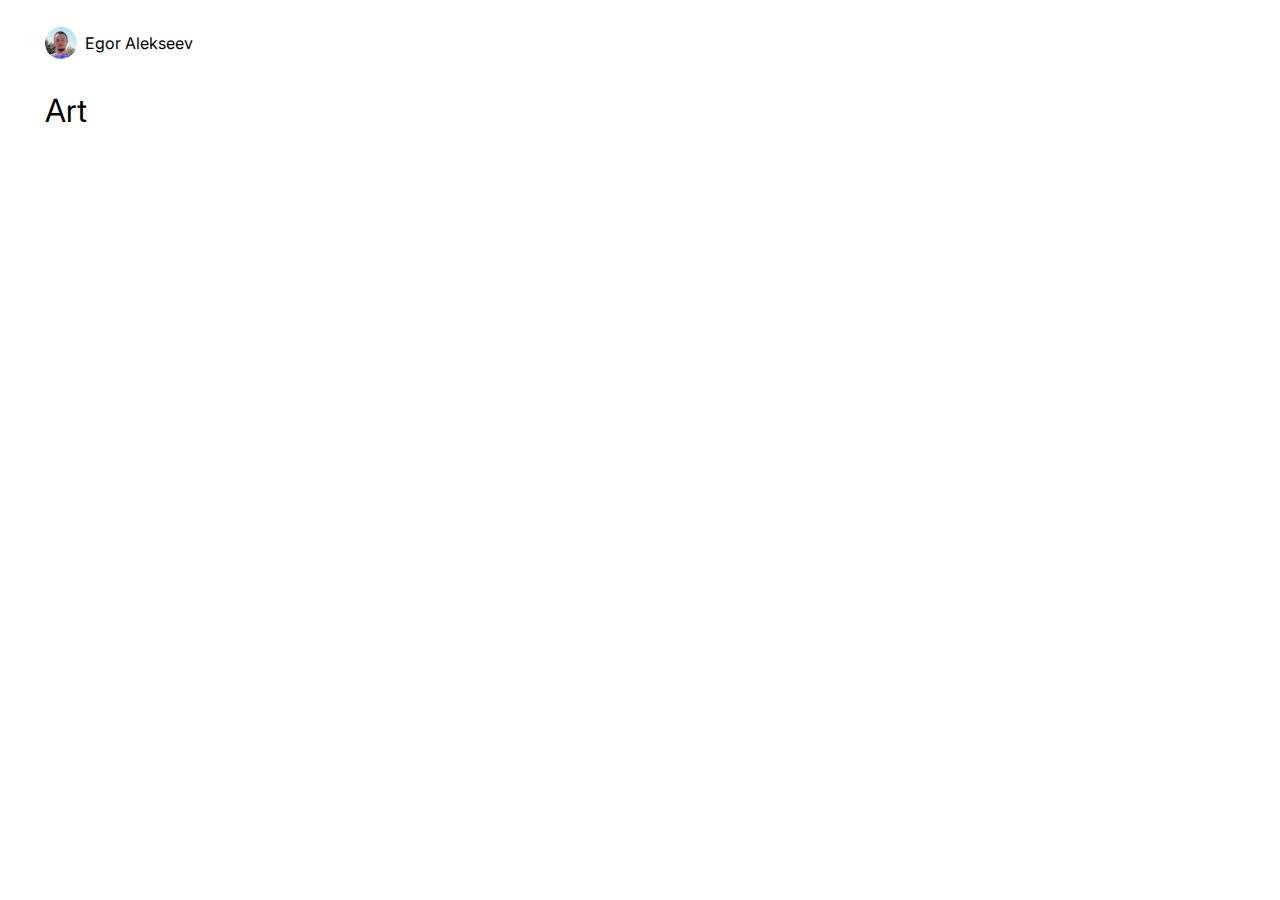
==== art.html @ 51e6f0c7 "fix some bugs" ====
<!DOCTYPE html>
<html lang="en">
<head>
    <meta charset="UTF-8">
    <title>Egor Alekseev</title>
    <link rel="icon" type="image/x-icon" href="/images/thinking.ico">
    <meta name="viewport" content="width=device-width, initial-scale=1.0">
    <link href="https://fonts.googleapis.com/css2?family=Inter:wght@400;500;600&display=swap" rel="stylesheet">
    <link rel="stylesheet" href="lib/simpleLightbox.css">
    <link rel="stylesheet" href="mystyle.css">
    <script src="lib/simpleLightbox.js"></script>
</head>
<body>
<a class="homelink" href="index.html"><span class="avatar small"></span>Egor Alekseev</a>
<h2>Art</h2>


</body>
</html>
---- lib/simpleLightbox.css ----
.slbOverlay, .slbWrapOuter, .slbWrap {
    position: fixed;
    top: 0;
    right: 0;
    bottom: 0;
    left: 0;
}

.slbOverlay {
    overflow: hidden;
    z-index: 2000;
    background-color: #000;
    opacity: 0.7;
    -webkit-animation: slbOverlay 0.25s;
    -moz-animation: slbOverlay 0.25s;
    animation: slbOverlay 0.25s;
}

.slbWrapOuter {
    overflow-x: hidden;
    overflow-y: auto;
    z-index: 2010;
}

.slbWrap {
    position: absolute;
    text-align: center;
}

.slbWrap:before {
    content: "";
    display: inline-block;
    height: 100%;
    vertical-align: middle;
}

.slbContentOuter {
    position: relative;
    display: inline-block;
    vertical-align: middle;
    margin: 0px auto;
    padding: 0 1em;
    box-sizing: border-box;
    z-index: 2020;
    text-align: left;
    max-width: 100%;
}

.slbContentEl .slbContentOuter {
    padding: 5em 1em;
}

.slbContent {
    position: relative;
}

.slbContentEl .slbContent {
    /*-webkit-animation: slbEnter 0.3s;*/
    /*-moz-animation: slbEnter 0.3s;*/
    /*animation: slbEnter 0.3s;*/
    background-color: #fff;
    /*box-shadow: 0 0.2em 1em rgba(0, 0, 0, 0.4);*/
}

.slbImageWrap {
    /*-webkit-animation: slbEnter 0.3s;*/
    /*-moz-animation: slbEnter 0.3s;*/
    /*animation: slbEnter 0.3s;*/
    position: relative;
}

.slbImageWrap:after {
    content: "";
    position: absolute;
    left: 0;
    right: 0;
    top: 5em;
    bottom: 5em;
    display: block;
    z-index: -1;
    box-shadow: 0 0.2em 10em rgba(0, 0, 0, 0.6);
    background-color: #FFF;
}

.slbDirectionNext .slbImageWrap {
    /*-webkit-animation: slbEnterNext 0.4s;*/
    /*-moz-animation: slbEnterNext 0.4s;*/
    /*animation: slbEnterNext 0.4s;*/
}

.slbDirectionPrev .slbImageWrap {
    /*-webkit-animation: slbEnterPrev 0.4s;*/
    /*-moz-animation: slbEnterPrev 0.4s;*/
    /*animation: slbEnterPrev 0.4s;*/
}

.slbImage {
    width: auto;
    max-width: 100%;
    height: auto;
    display: block;
    line-height: 0;
    box-sizing: border-box;
    padding: 0;
    margin: 0 auto;
}

.slbCaption {
    display: inline-block;
    max-width: 100%;
    overflow: hidden;
    text-overflow: ellipsis;
    white-space: nowrap;
    word-wrap: normal;
    font-size: 1.2rem;
    position: absolute;
    font-weight: 200;
    left: 0;
    right: 0;
    bottom: 1rem;
    color: rgba(255, 255, 255, 0.8);
    text-align: center;
}

.slbCaption::-moz-selection {
    color: black;
}

.slbCaption::selection {
    color: black;
}

.slbCloseBtn, .slbArrow {
    margin: 0;
    padding: 0;
    border: 0;
    cursor: pointer;
    background: none;
}

.slbCloseBtn::-moz-focus-inner, .slbArrow::-moz-focus-inner {
    padding: 0;
    border: 0;
}

.slbCloseBtn:hover, .slbArrow:hover {
    opacity: 0.5;
}

.slbCloseBtn:active, .slbArrow:active {
    opacity: 0.8;
}

.slbCloseBtn {
    width: 4rem;
    height: 4rem;
    position: absolute;
    right: 1vh;
    top: 1vh;
    background-image: url(../images/icons/white/close.svg);
    background-repeat: no-repeat;
    background-size: 40%;
    background-position: center;
    opacity: 0.75;
}

.slbLoading .slbCloseBtn {
    display: none;
}

.slbLoadingText {
    font-size: 1.4em;
    color: #fff;
    color: rgba(255, 255, 255, 0.9);
}

.slbArrows {
    position: fixed;
    top: 50%;
    left: 0;
    right: 0;
}

.slbLoading .slbArrows {
    display: none;
}

.slbArrow {
    position: absolute;
    top: 50%;
    margin-top: -5em;
    width: 5em;
    height: 10em;
    opacity: 0.75;
    overflow: hidden;
    background-repeat: no-repeat;
    background-size: 40%;
    background-position: center;
    color: transparent;
}

.slbArrow.next {
    right: 1vh;
    background-image: url("../images/icons/white/arrow-right.svg");
}

.slbArrow.prev {
    left: 1vh;
    background-image: url("../images/icons/white/arrow-left.svg");
}

.slbIframeCont {
    width: 80em;
    height: 0;
    overflow: hidden;
    padding-top: 56.25%;
    margin: 5em 0;
}

.slbIframe {
    position: absolute;
    top: 0;
    left: 0;
    width: 100%;
    height: 100%;
    box-shadow: 0 0.2em 1em rgba(0, 0, 0, 0.6);
    background: #000;
}

@-webkit-keyframes slbOverlay {
    from {
        opacity: 0;
    }
    to {
        opacity: 0.7;
    }
}

@-moz-keyframes slbOverlay {
    from {
        opacity: 0;
    }
    to {
        opacity: 0.7;
    }
}

@keyframes slbOverlay {
    from {
        opacity: 0;
    }
    to {
        opacity: 0.7;
    }
}

@-webkit-keyframes slbEnter {
    from {
        opacity: 0;
        -webkit-transform: translate3d(0, -1em, 0);
    }
    to {
        opacity: 1;
        -webkit-transform: translate3d(0, 0, 0);
    }
}

@-moz-keyframes slbEnter {
    from {
        opacity: 0;
        -moz-transform: translate3d(0, -1em, 0);
    }
    to {
        opacity: 1;
        -moz-transform: translate3d(0, 0, 0);
    }
}

@keyframes slbEnter {
    from {
        opacity: 0;
        -webkit-transform: scale(0.95);
        -moz-transform: scale(0.95);
        -ms-transform: scale(0.9);
        -o-transform: scale(0.95);
        transform: scale(0.95);
    }
    to {
        opacity: 1;
        -webkit-transform: scale(1.0);
        -moz-transform: scale(1.0);
        -ms-transform: scale(1.0);
        -o-transform: scale(1.0);
        transform: scale(1.0);
    }
}

@-webkit-keyframes slbEnterNext {
    from {
        opacity: 0;
        -webkit-transform: translate3d(4em, 0, 0);
    }
    to {
        opacity: 1;
        -webkit-transform: translate3d(0, 0, 0);
    }
}

@-moz-keyframes slbEnterNext {
    from {
        opacity: 0;
        -moz-transform: translate3d(4em, 0, 0);
    }
    to {
        opacity: 1;
        -moz-transform: translate3d(0, 0, 0);
    }
}

@keyframes slbEnterNext {
    from {
        opacity: 0;
        -webkit-transform: translate3d(4em, 0, 0);
        -moz-transform: translate3d(4em, 0, 0);
        -ms-transform: translate3d(4em, 0, 0);
        -o-transform: translate3d(4em, 0, 0);
        transform: translate3d(4em, 0, 0);
    }
    to {
        opacity: 1;
        -webkit-transform: translate3d(0, 0, 0);
        -moz-transform: translate3d(0, 0, 0);
        -ms-transform: translate3d(0, 0, 0);
        -o-transform: translate3d(0, 0, 0);
        transform: translate3d(0, 0, 0);
    }
}

@-webkit-keyframes slbEnterPrev {
    from {
        opacity: 0;
        -webkit-transform: translate3d(-4em, 0, 0);
    }
    to {
        opacity: 1;
        -webkit-transform: translate3d(0, 0, 0);
    }
}

@-moz-keyframes slbEnterPrev {
    from {
        opacity: 0;
        -moz-transform: translate3d(-4em, 0, 0);
    }
    to {
        opacity: 1;
        -moz-transform: translate3d(0, 0, 0);
    }
}

@keyframes slbEnterPrev {
    from {
        opacity: 0;
        -webkit-transform: translate3d(-4em, 0, 0);
        -moz-transform: translate3d(-4em, 0, 0);
        -ms-transform: translate3d(-4em, 0, 0);
        -o-transform: translate3d(-4em, 0, 0);
        transform: translate3d(-4em, 0, 0);
    }
    to {
        opacity: 1;
        -webkit-transform: translate3d(0, 0, 0);
        -moz-transform: translate3d(0, 0, 0);
        -ms-transform: translate3d(0, 0, 0);
        -o-transform: translate3d(0, 0, 0);
        transform: translate3d(0, 0, 0);
    }
}
---- mystyle.css ----
body {
    padding: 5vh;
    padding-top: 3vh;
    margin: 0;
    font-family: 'Inter', sans-serif;
    color: black;
    font-size: 16px;
    --text-1: 1.5rem;
}

::-moz-selection { /* Code for Firefox */
    background: #FFE61B;
}

::selection {
    background: #FFE61B;
}

h1 {
    font-size: 5rem;
    font-weight: 400;
    letter-spacing: -1.25px;
    line-height: 1;
}

a {
    color: black;
    text-decoration: none;
}

a:hover {
    box-shadow: 0 1px currentColor;
}

h1, p {
    margin: 0;
}

h1 {
    margin-bottom: 1rem;
}

h2 {
    margin-bottom: 2rem;
    font-size: 2rem;
    font-weight: 400;
}

.homelink {
    display: flex;
    align-items: center;
    margin-bottom: 2rem;
    width: fit-content;
}

.homelink:hover {
    box-shadow: none;
}

.text-1 {
    font-size: 1.5rem;
    font-weight: 500;
    letter-spacing: -0.15px;
}

.avatar {
    display: block;
    width: 4rem;
    height: 4rem;
    margin-right: 1rem;
    background-image: url(images/egor.jpeg);
    background-size: contain;
    background-repeat: no-repeat;
    border-radius: 50%;
}

.avatar.small {
    width: 2rem;
    height: 2rem;
    margin-right: 0.5rem;
}

.icon {
    width: 1.5rem;
    height: 1.5rem;
    background-size: cover;
    background-repeat: no-repeat;
    display: block;
}

.icon:hover {
    box-shadow: none;
}

.artlink {
    margin-top: 1rem;
}

.artlink div {
    width: 2.5rem;
    height: 2.5rem;
    background-image: url(images/icons/pencil.svg);
    background-position: center;
}

.artlink:hover {
    box-shadow: none;
}

.artlink:hover div {
    background-image: url(images/icons/pencil-black.svg);
}

.icon.me {
    width: 3rem;
    height: 3rem;
    border-radius: 50%;
    background-image: url(images/egor.jpeg);
    background-size: 125%;
    background-position: center;
    margin-right: 1rem;
}

.icon.left {
    background-image: url("images/icons/arrow-left.svg");
}

.icon.right {
    background-image: url("images/icons/arrow-right.svg");
}

.icon.out {
    background-image: url("images/icons/arrow-right-diagonal.svg");
}

.icon.close {
    background-image: url("images/icons/close.svg");
}

.outlink {
    display: inline-block;
}

.outlink .icon {
    width: 1rem;
    height: 1rem;
    display: inline-block;
    margin-left: 0.5rem;
}

.block-link {
    display: flex;
    flex-direction: column;
    align-items: flex-start;
}

.block-link a {
    margin-bottom: 0.5rem;
}

.block-link p {
    margin-bottom: 2rem;
}

.date {
    margin-bottom: 1rem;
}

.nav {
    display: flex;
    align-items: center;
    margin-bottom: 1rem;
    min-height: 2rem;
}

.nav .left {
    margin-right: auto;
}

.nav .right {
    margin-right: 0.5rem;
}

.nav a {
    display: flex;
    align-items: center;
}

.projects {
    margin-top: 3rem;
    line-height: 1.5;
}

.projects p:first-of-type {
    margin-bottom: 0.5rem;
}

.image-gallery {
    display: grid;
    grid-template-columns: repeat(auto-fill, minmax(250px, 1fr));
    grid-gap: 2vw;
    margin-top: 3rem;
}

.thumb-image:hover {
    box-shadow: none;
}

.thumb-image:hover img {
    transform: scale(1.025);
}

.thumb-image img {
    width: 100%;
    border-radius: 4px;
    transition: transform 0.3s;
}

@media only screen and (max-width: 400px) {
    body {
        padding: 6vw;
    }

    h1 {
        font-size: 3.5rem;
    }

    .text-1 {
        font-size: 1.25rem;
    }

    .block-link a {
        margin-bottom: 1rem;
    }
}

@media only screen and (max-width: 800px) {
    .image-gallery {
        grid-template-columns: repeat(auto-fill, minmax(200px, 1fr));
    }
}
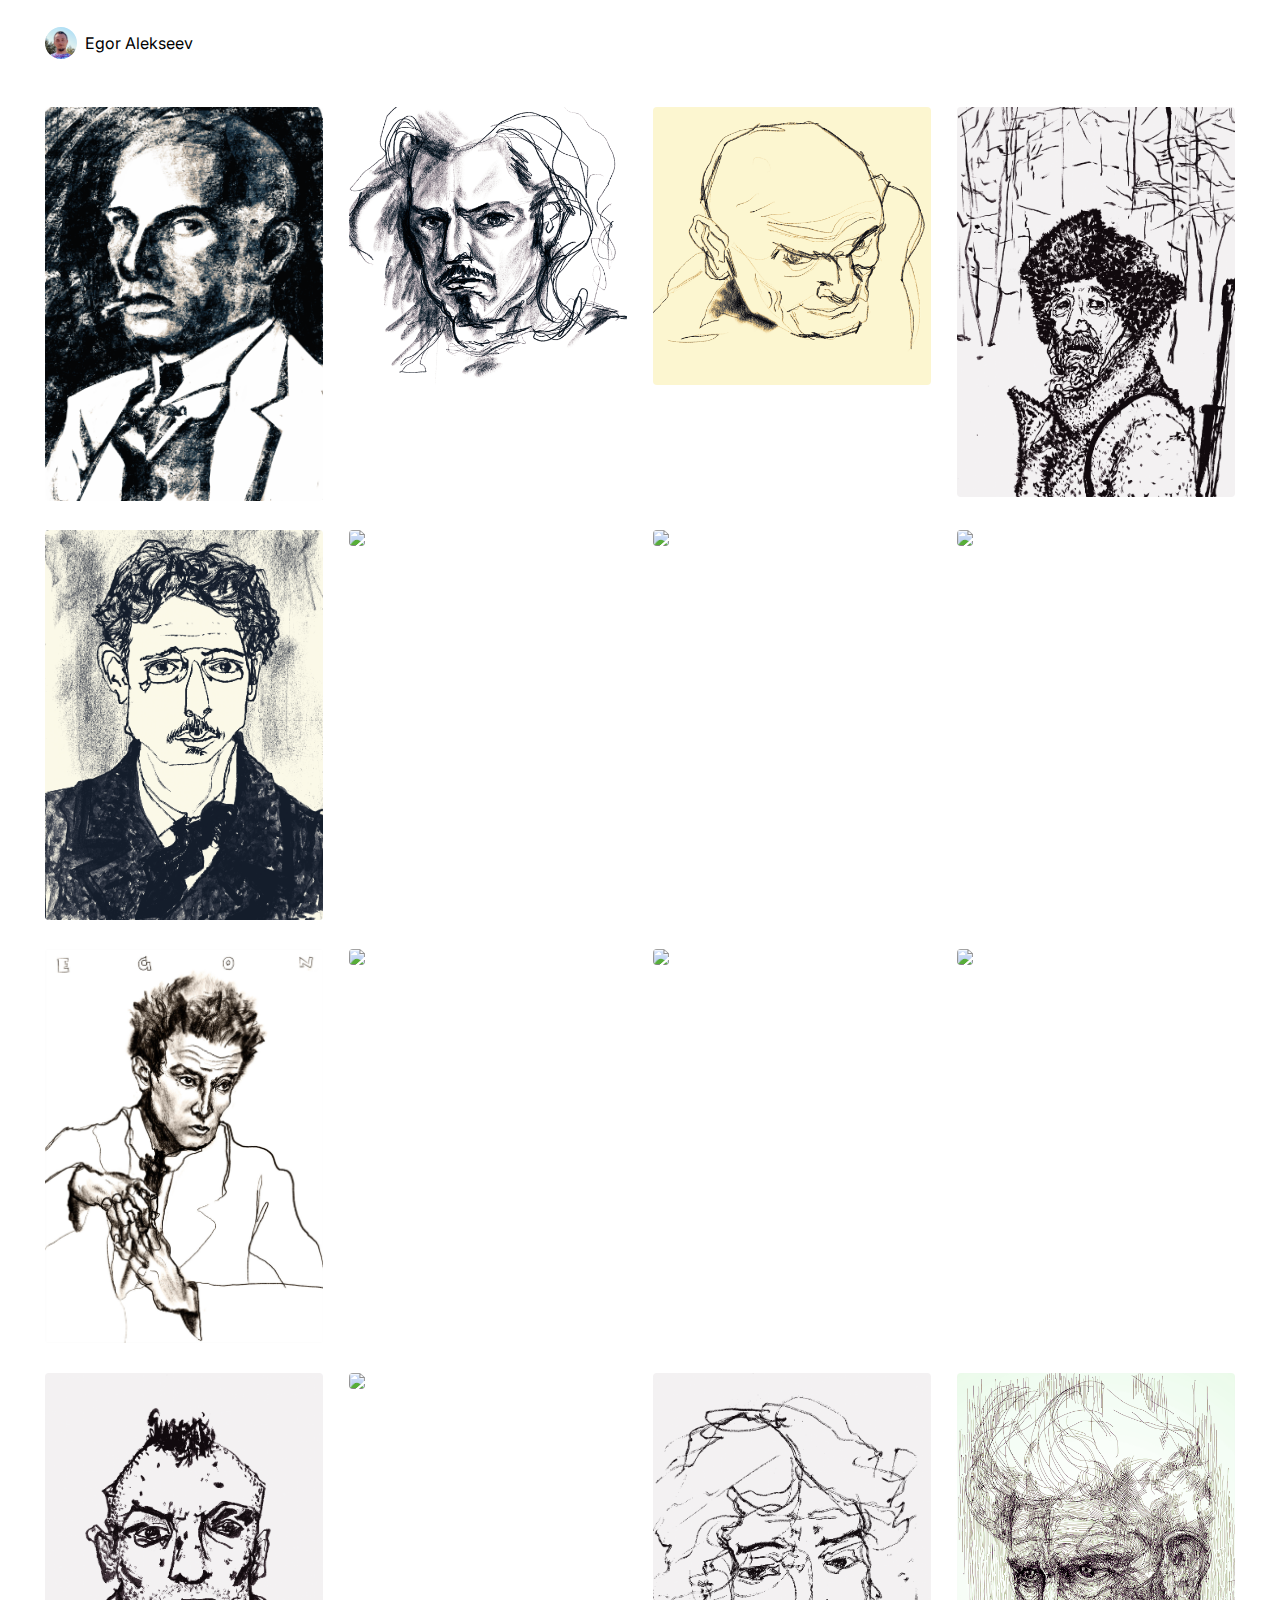
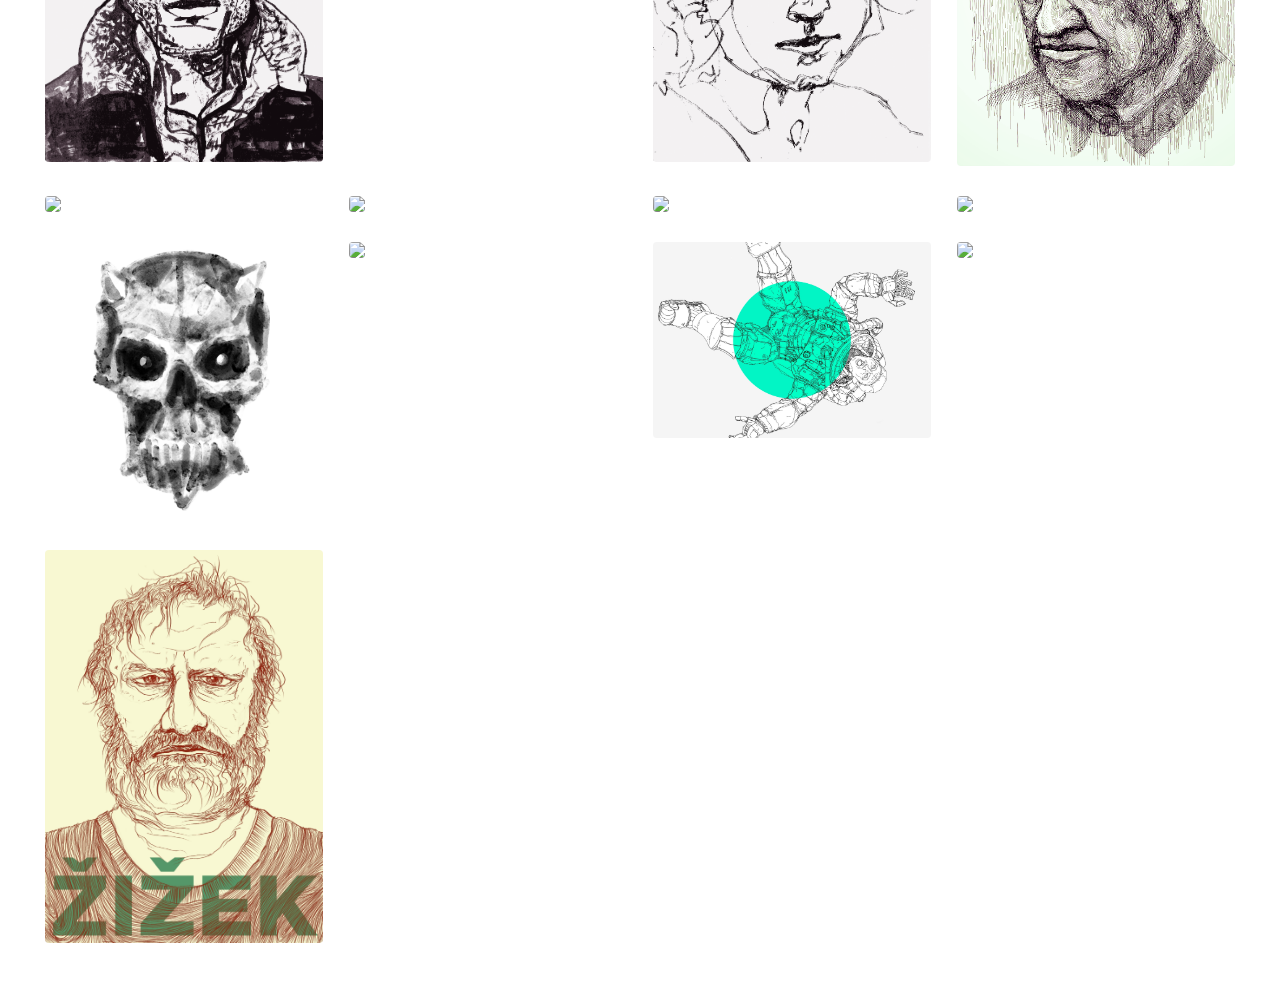
==== commit 8ca3a2bc: "add art section and contacts" ====
--- a/art.html
+++ b/art.html
@@ -2,7 +2,7 @@
 <html lang="en">
 <head>
     <meta charset="UTF-8">
-    <title>Egor Alekseev</title>
+    <title>Egor and art</title>
     <link rel="icon" type="image/x-icon" href="/images/thinking.ico">
     <meta name="viewport" content="width=device-width, initial-scale=1.0">
     <link href="https://fonts.googleapis.com/css2?family=Inter:wght@400;500;600&display=swap" rel="stylesheet">
@@ -12,8 +12,35 @@
 </head>
 <body>
 <a class="homelink" href="index.html"><span class="avatar small"></span>Egor Alekseev</a>
-<h2>Art</h2>
-
-
+<div class="image-gallery">
+    <a class="thumb-image" href="images/draw/3.png"><img src="images/draw/3.png"/></a>
+    <a class="thumb-image" href="images/draw/5.png"><img src="images/draw/5.png"/></a>
+    <a class="thumb-image" href="images/draw/6.png"><img src="images/draw/6.png"/></a>
+    <a class="thumb-image" href="images/draw/8.png"><img src="images/draw/8.png"/></a>
+    <a class="thumb-image" href="images/draw/9.png"><img src="images/draw/9.png"/></a>
+    <a class="thumb-image" href="images/draw/25.png"><img src="images/draw/25.png"/></a>
+    <a class="thumb-image" href="images/draw/skull.jpeg"><img src="images/draw/skull.jpeg"/></a>
+    <a class="thumb-image" href="images/draw/anthony.png"><img src="images/draw/anthony.png"/></a>
+    <a class="thumb-image" href="images/draw/egon.jpeg"><img src="images/draw/egon.jpeg"/></a>
+    <a class="thumb-image" href="images/draw/freud.png"><img src="images/draw/freud.png"/></a>
+    <a class="thumb-image" href="images/draw/20.png"><img src="images/draw/20.png"/></a>
+    <a class="thumb-image" href="images/draw/krzysztof.jpg"><img src="images/draw/krzysztof.jpg"/></a>
+    <a class="thumb-image" href="images/draw/15.png"><img src="images/draw/15.png"/></a>
+    <a class="thumb-image" href="images/draw/julius.png"><img src="images/draw/julius.png"/></a>
+    <a class="thumb-image" href="images/draw/22.png"><img src="images/draw/22.png"/></a>
+    <a class="thumb-image" href="images/draw/lynch22.png"><img src="images/draw/lynch22.png"/></a>
+    <a class="thumb-image" href="images/draw/man.png"><img src="images/draw/man.png"/></a>
+    <a class="thumb-image" href="images/draw/mori.jpg"><img src="images/draw/mori.jpg"/></a>
+    <a class="thumb-image" href="images/draw/she.png"><img src="images/draw/she.png"/></a>
+    <a class="thumb-image" href="images/draw/SilentPblack.png"><img src="images/draw/SilentPblack.png"/></a>
+    <a class="thumb-image" href="images/draw/Skull.png"><img src="images/draw/Skull.png"/></a>
+    <a class="thumb-image" href="images/draw/32.png"><img src="images/draw/32.png"/></a>
+    <a class="thumb-image" href="images/draw/spaceman.jpeg"><img src="images/draw/spaceman.jpeg"/></a>
+    <a class="thumb-image" href="images/draw/trinity.png"><img src="images/draw/trinity.png"/></a>
+    <a class="thumb-image" href="images/draw/zizek.jpeg"><img src="images/draw/zizek.jpeg"/></a>
+</div>
 </body>
+<script>
+    new SimpleLightbox({elements: '.image-gallery a'});
+</script>
 </html>
--- a/mystyle.css
+++ b/mystyle.css
@@ -154,7 +154,8 @@
     align-items: flex-start;
 }
 
-.block-link a {
+.block-link a,
+.contact a {
     margin-bottom: 0.5rem;
 }
 
@@ -216,6 +217,16 @@
     transition: transform 0.3s;
 }
 
+.contact {
+    right: 5vh;
+    bottom: 5vh;
+    position: absolute;
+    display: flex;
+    flex-direction: column;
+    align-items: flex-end;
+}
+
+
 @media only screen and (max-width: 400px) {
     body {
         padding: 6vw;
@@ -229,8 +240,13 @@
         font-size: 1.25rem;
     }
 
-    .block-link a {
+    .block-link a,
+    .contact a {
         margin-bottom: 1rem;
+    }
+    .contact {
+        right: 6vw;
+        bottom: 6vw;
     }
 }
 
